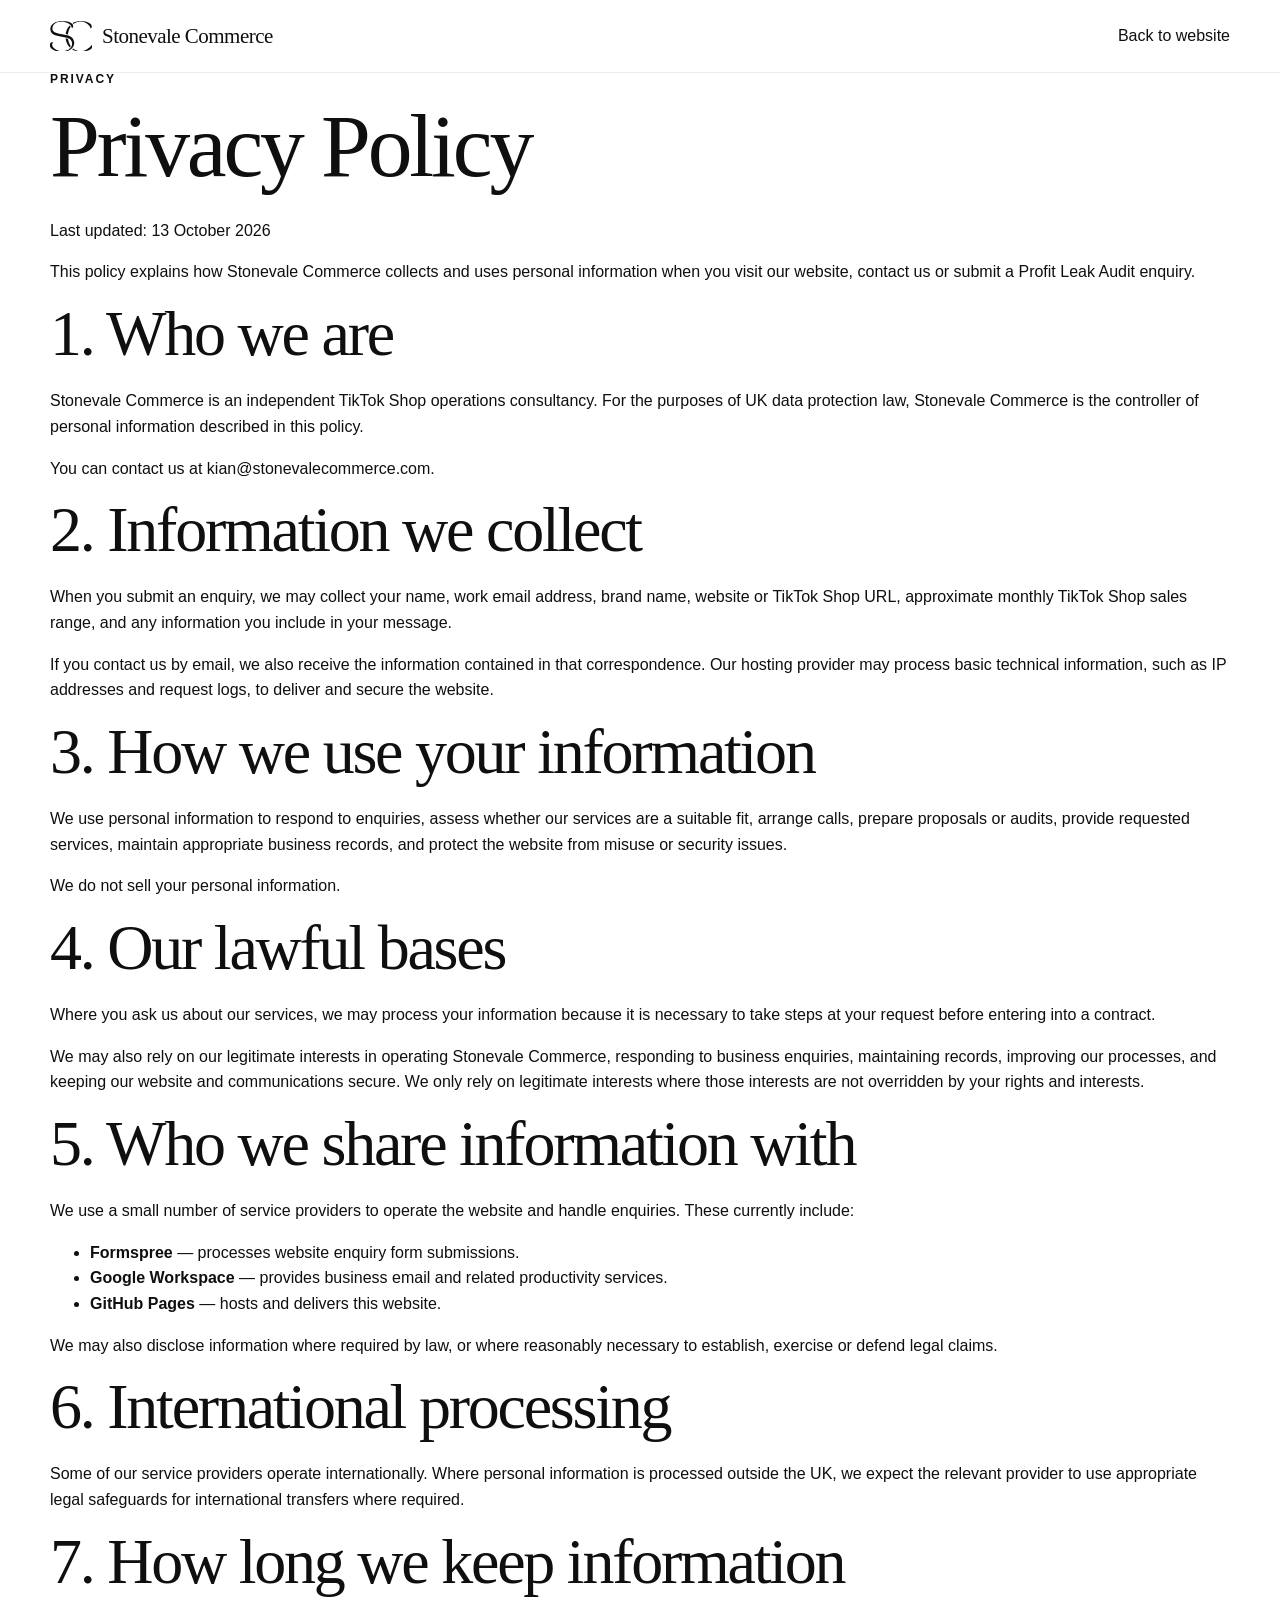
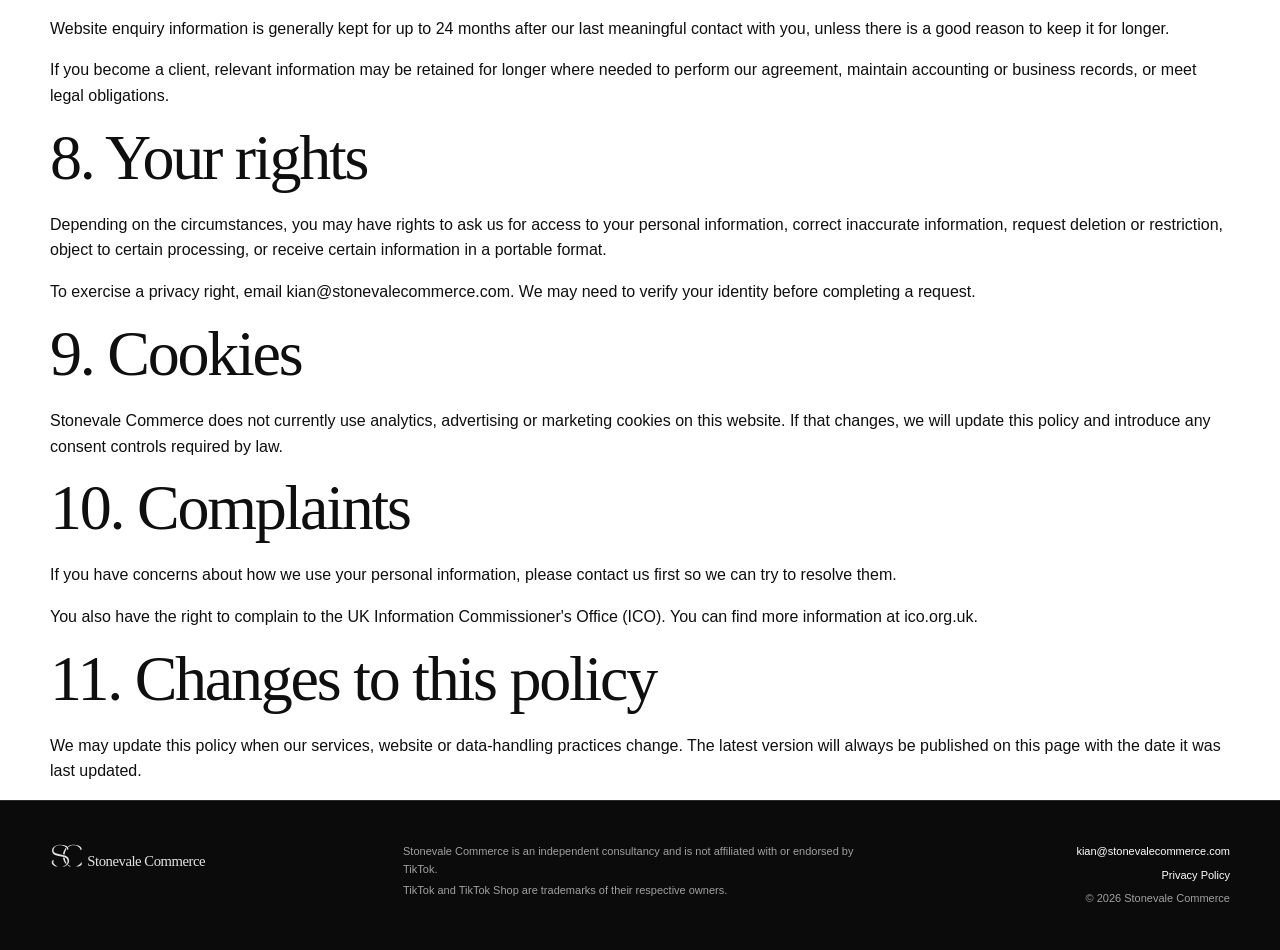
==== privacy.html @ de875dcb "Add Stonevale privacy policy" ====
<!doctype html>
<html lang="en">
<head>
  <meta charset="utf-8">
  <meta name="viewport" content="width=device-width,initial-scale=1">
  <title>Privacy Policy | Stonevale Commerce</title>
  <meta name="description" content="Privacy Policy for Stonevale Commerce.">
  <meta name="robots" content="index,follow">
  <link rel="icon" type="image/svg+xml" href="assets/stonevale-mark.svg">
  <link rel="stylesheet" href="styles.css">
</head>
<body>
<header class="site-header">
  <div class="container nav-wrap">
    <a class="brand header-brand" href="/" aria-label="Stonevale Commerce home">
      <img class="header-mark" src="assets/stonevale-mark.svg" alt="" aria-hidden="true">
      <span>Stonevale Commerce</span>
    </a>
    <a class="privacy-back" href="/">Back to website</a>
  </div>
</header>

<main class="privacy-page">
  <div class="container privacy-wrap">
    <div class="privacy-intro">
      <p class="eyebrow">Privacy</p>
      <h1>Privacy Policy</h1>
      <p class="privacy-updated">Last updated: 13 October 2026</p>
      <p>This policy explains how Stonevale Commerce collects and uses personal information when you visit our website, contact us or submit a Profit Leak Audit enquiry.</p>
    </div>

    <div class="privacy-content">
      <section>
        <h2>1. Who we are</h2>
        <p>Stonevale Commerce is an independent TikTok Shop operations consultancy. For the purposes of UK data protection law, Stonevale Commerce is the controller of personal information described in this policy.</p>
        <p>You can contact us at <a href="mailto:kian@stonevalecommerce.com">kian@stonevalecommerce.com</a>.</p>
      </section>

      <section>
        <h2>2. Information we collect</h2>
        <p>When you submit an enquiry, we may collect your name, work email address, brand name, website or TikTok Shop URL, approximate monthly TikTok Shop sales range, and any information you include in your message.</p>
        <p>If you contact us by email, we also receive the information contained in that correspondence. Our hosting provider may process basic technical information, such as IP addresses and request logs, to deliver and secure the website.</p>
      </section>

      <section>
        <h2>3. How we use your information</h2>
        <p>We use personal information to respond to enquiries, assess whether our services are a suitable fit, arrange calls, prepare proposals or audits, provide requested services, maintain appropriate business records, and protect the website from misuse or security issues.</p>
        <p>We do not sell your personal information.</p>
      </section>

      <section>
        <h2>4. Our lawful bases</h2>
        <p>Where you ask us about our services, we may process your information because it is necessary to take steps at your request before entering into a contract.</p>
        <p>We may also rely on our legitimate interests in operating Stonevale Commerce, responding to business enquiries, maintaining records, improving our processes, and keeping our website and communications secure. We only rely on legitimate interests where those interests are not overridden by your rights and interests.</p>
      </section>

      <section>
        <h2>5. Who we share information with</h2>
        <p>We use a small number of service providers to operate the website and handle enquiries. These currently include:</p>
        <ul>
          <li><strong>Formspree</strong> — processes website enquiry form submissions.</li>
          <li><strong>Google Workspace</strong> — provides business email and related productivity services.</li>
          <li><strong>GitHub Pages</strong> — hosts and delivers this website.</li>
        </ul>
        <p>We may also disclose information where required by law, or where reasonably necessary to establish, exercise or defend legal claims.</p>
      </section>

      <section>
        <h2>6. International processing</h2>
        <p>Some of our service providers operate internationally. Where personal information is processed outside the UK, we expect the relevant provider to use appropriate legal safeguards for international transfers where required.</p>
      </section>

      <section>
        <h2>7. How long we keep information</h2>
        <p>Website enquiry information is generally kept for up to 24 months after our last meaningful contact with you, unless there is a good reason to keep it for longer.</p>
        <p>If you become a client, relevant information may be retained for longer where needed to perform our agreement, maintain accounting or business records, or meet legal obligations.</p>
      </section>

      <section>
        <h2>8. Your rights</h2>
        <p>Depending on the circumstances, you may have rights to ask us for access to your personal information, correct inaccurate information, request deletion or restriction, object to certain processing, or receive certain information in a portable format.</p>
        <p>To exercise a privacy right, email <a href="mailto:kian@stonevalecommerce.com">kian@stonevalecommerce.com</a>. We may need to verify your identity before completing a request.</p>
      </section>

      <section>
        <h2>9. Cookies</h2>
        <p>Stonevale Commerce does not currently use analytics, advertising or marketing cookies on this website. If that changes, we will update this policy and introduce any consent controls required by law.</p>
      </section>

      <section>
        <h2>10. Complaints</h2>
        <p>If you have concerns about how we use your personal information, please contact us first so we can try to resolve them.</p>
        <p>You also have the right to complain to the UK Information Commissioner's Office (ICO). You can find more information at <a href="https://ico.org.uk/" target="_blank" rel="noopener">ico.org.uk</a>.</p>
      </section>

      <section>
        <h2>11. Changes to this policy</h2>
        <p>We may update this policy when our services, website or data-handling practices change. The latest version will always be published on this page with the date it was last updated.</p>
      </section>
    </div>
  </div>
</main>

<footer class="site-footer">
  <div class="container footer-grid">
    <a class="brand footer-brand" href="/"><img src="assets/stonevale-logo.svg" alt="Stonevale Commerce"></a>
    <div class="footer-copy">
      <p>Stonevale Commerce is an independent consultancy and is not affiliated with or endorsed by TikTok.</p>
      <p>TikTok and TikTok Shop are trademarks of their respective owners.</p>
    </div>
    <div class="footer-right">
      <a href="mailto:kian@stonevalecommerce.com">kian@stonevalecommerce.com</a>
      <a href="/privacy.html">Privacy Policy</a>
      <span>© 2026 Stonevale Commerce</span>
    </div>
  </div>
</footer>
</body>
</html>
---- styles.css ----
:root {
  --ink: #0f0f10;
  --muted: #646464;
  --paper: #ffffff;
  --soft: #f5f4f0;
  --line: #ddddda;
  --dark-soft: #191919;
  --max: 1180px;
}

* { box-sizing: border-box; }
html { scroll-behavior: smooth; }
body {
  margin: 0;
  background: var(--paper);
  color: var(--ink);
  font-family: Inter, ui-sans-serif, -apple-system, BlinkMacSystemFont, "Segoe UI", sans-serif;
  font-size: 16px;
  line-height: 1.6;
  -webkit-font-smoothing: antialiased;
}

img { display: block; max-width: 100%; }
a { color: inherit; text-decoration: none; }
button, input, select, textarea { font: inherit; }

.container { width: min(var(--max), calc(100% - 48px)); margin: 0 auto; }
.section-pad { padding: 112px 0; }
.soft-section { background: var(--soft); }
.dark-section { background: var(--ink); color: #fff; }

.site-header {
  position: sticky;
  top: 0;
  z-index: 50;
  background: rgba(255,255,255,.94);
  border-bottom: 1px solid rgba(15,15,16,.08);
  backdrop-filter: blur(16px);
}
.nav-wrap { height: 72px; display: flex; align-items: center; justify-content: space-between; gap: 24px; }
.header-brand {
  display: inline-flex;
  align-items: center;
  gap: 10px;
  min-width: 0;
  line-height: 1;
}
.header-brand .header-mark {
  width: 42px;
  height: 31px;
  object-fit: contain;
  flex: 0 0 auto;
}
.header-brand span {
  font-family: Georgia, "Times New Roman", serif;
  font-size: 21px;
  letter-spacing: -.025em;
  white-space: nowrap;
}
.footer-brand img { width: 160px; height: auto; }
.desktop-nav { display: flex; align-items: center; gap: 34px; font-size: 14px; }
.desktop-nav a:not(.nav-cta) { color: #3f3f3f; }
.desktop-nav a:hover { color: #000; }
.nav-cta { background: var(--ink); color: #fff; padding: 11px 18px; border-radius: 999px; }
.menu-toggle, .mobile-nav { display: none; }

.eyebrow {
  margin: 0 0 18px;
  font-size: 12px;
  line-height: 1;
  letter-spacing: .16em;
  text-transform: uppercase;
  font-weight: 750;
}
.hero-grid { display: grid; grid-template-columns: 1.08fr .92fr; gap: 88px; align-items: center; }
h1,h2,h3,p { margin-top: 0; }
h1,h2 { font-family: Georgia, "Times New Roman", serif; font-weight: 400; letter-spacing: -.035em; }
h1 { font-size: clamp(54px, 7vw, 92px); line-height: .97; max-width: 820px; margin-bottom: 28px; }
h2 { font-size: clamp(40px, 5vw, 64px); line-height: 1.02; margin-bottom: 22px; }
h3 { font-size: 20px; line-height: 1.25; margin-bottom: 10px; }
.hero-lede { max-width: 690px; font-size: 20px; color: #494949; line-height: 1.55; }
.hero-actions { display: flex; align-items: center; gap: 12px; margin-top: 34px; flex-wrap: wrap; }
.button { display: inline-flex; align-items: center; justify-content: center; min-height: 48px; padding: 0 20px; border: 1px solid transparent; border-radius: 999px; font-weight: 700; font-size: 14px; cursor: pointer; transition: .2s ease; }
.button-dark { background: var(--ink); color: #fff; }
.button-dark:hover { transform: translateY(-1px); background: #292929; }
.button-light { background: #fff; color: var(--ink); width: 100%; }
.button-light:hover { background: #ecece8; }
.button-text { border-color: var(--line); background: #fff; }
.button-text:hover { background: var(--soft); }
.microcopy { margin-top: 22px; max-width: 560px; font-size: 13px; color: #767676; }

.snapshot-card { border: 1px solid #d9d9d5; background: #fbfaf7; padding: 28px; border-radius: 24px; box-shadow: 0 24px 70px rgba(0,0,0,.08); }
.snapshot-top { display: flex; justify-content: space-between; gap: 15px; align-items: center; font-size: 12px; font-weight: 700; text-transform: uppercase; letter-spacing: .08em; border-bottom: 1px solid var(--line); padding-bottom: 18px; }
.sample-pill { font-weight: 600; text-transform: none; letter-spacing: 0; background: #edece8; padding: 6px 9px; border-radius: 999px; }
.metric-grid { display: grid; grid-template-columns: 1fr 1fr; gap: 18px; margin: 26px 0 30px; }
.metric-grid div { border-bottom: 1px solid var(--line); padding-bottom: 14px; }
.metric-grid span, .preview-stats span { display: block; color: #777; font-size: 12px; }
.metric-grid strong { display: block; font-family: Georgia,serif; font-size: 30px; font-weight: 400; margin-top: 3px; }
.chart-label { display: flex; justify-content: space-between; gap: 14px; font-size: 12px; margin-top: 12px; }
.chart-label strong { font-weight: 700; }
.bar { height: 7px; border-radius: 999px; background: #e6e4df; overflow: hidden; margin-top: 6px; }
.bar i { display:block; height: 100%; background: var(--ink); border-radius: inherit; }
.snapshot-note { margin: 22px 0 0; font-size: 11px; color: #777; }

.section-heading { max-width: 760px; margin-bottom: 58px; }
.section-heading > p:not(.eyebrow) { color: #5d5d5d; font-size: 18px; max-width: 660px; }
.section-heading.light > p:not(.eyebrow) { color: #bdbdbd; }
.problem-grid { display: grid; grid-template-columns: repeat(3,1fr); gap: 1px; background: #d8d7d2; border: 1px solid #d8d7d2; }
.problem-card { background: var(--soft); padding: 36px; min-height: 250px; }
.index { font-family: Georgia,serif; font-size: 13px; color: #777; }
.problem-card h3 { margin-top: 58px; font-family: Georgia,serif; font-size: 28px; font-weight: 400; }
.problem-card p { color: #656565; margin-bottom: 0; }

.two-col { display: grid; grid-template-columns: .82fr 1.18fr; gap: 110px; align-items: start; }
.sticky-copy { position: sticky; top: 128px; }
.sticky-copy > p:not(.eyebrow) { color: #5a5a5a; font-size: 18px; }
.text-link { display: inline-block; margin-top: 16px; border-bottom: 1px solid #aaa; padding-bottom: 3px; font-weight: 700; }
.audit-list { border-top: 1px solid var(--line); }
.audit-item { display: grid; grid-template-columns: 70px 1fr; gap: 24px; padding: 30px 0; border-bottom: 1px solid var(--line); }
.audit-item > span { color: #8a8a8a; font-family: Georgia,serif; }
.audit-item p { color: #666; margin-bottom: 0; }

.deliverables { padding: 86px 0 92px; }
.deliverables .section-heading { max-width: 720px; margin-bottom: 40px; }
.deliverables .section-heading h2 { margin-bottom: 0; }
.deliverables-grid {
  display:grid;
  grid-template-columns: repeat(4,1fr);
  gap: 14px;
}
.deliverable {
  min-height: 154px;
  padding: 22px 22px 24px;
  border: 1px solid #303033;
  border-radius: 16px;
  background: linear-gradient(180deg, #151516 0%, #121213 100%);
  display:flex;
  flex-direction:column;
  justify-content:space-between;
  transition: transform .2s ease, border-color .2s ease, background .2s ease;
}
.deliverable:hover {
  transform: translateY(-3px);
  border-color: #56565b;
  background: #171719;
}
.deliverable strong {
  width: 30px;
  height: 30px;
  border: 1px solid #38383c;
  border-radius: 999px;
  display: inline-flex;
  align-items: center;
  justify-content: center;
  color:#8f8f94;
  font-size:10px;
  letter-spacing: .04em;
  font-weight: 700;
}
.deliverable span {
  max-width: 210px;
  font-family:Georgia,serif;
  font-size:22px;
  line-height:1.15;
  letter-spacing: -.015em;
}

.sample-grid { display:grid; grid-template-columns: .9fr 1.1fr; gap: 110px; align-items:center; }
.sample-copy > p:not(.eyebrow) { color:#5d5d5d; font-size:18px; }
.sample-disclaimer { display:inline-block; margin:8px 0 28px; padding:7px 10px; background:#f2efe7; border:1px solid #e6dfce; font-size:11px; font-weight:750; letter-spacing:.06em; }
.report-preview { background:#f7f6f2; border:1px solid #d9d7d0; border-radius:22px; padding:46px; box-shadow:0 25px 65px rgba(0,0,0,.08); }
.preview-head { display:flex; justify-content:space-between; align-items:center; font-size:12px; text-transform:uppercase; letter-spacing:.1em; }
.preview-head img { width:60px; }
.report-preview h3 { font-family:Georgia,serif; font-weight:400; font-size:46px; margin:70px 0 24px; letter-spacing:-.03em; }
.preview-rule { height:1px; background:#cfcfc9; }
.preview-stats { display:grid; grid-template-columns:repeat(3,1fr); gap:18px; margin:28px 0; }
.preview-stats strong { display:block; font-family:Georgia,serif; font-size:26px; font-weight:400; }
.report-preview p { color:#5d5d5d; }
.report-preview small { color:#888; }

.process-track { display:grid; grid-template-columns:repeat(4,1fr); gap:22px; }
.process-step { border-top:1px solid #bfbeb8; padding-top:22px; }
.process-step > span { color:#858585; font-size:12px; }
.process-step h3 { font-family:Georgia,serif; font-size:26px; font-weight:400; margin-top:58px; }
.process-step p { color:#666; }

.fit-grid { display:grid; grid-template-columns:.82fr 1.18fr; gap:110px; align-items:start; }
.fit-grid .section-heading { margin-bottom:0; }
.fit-card { border-top:1px solid var(--ink); }
.fit-row { display:grid; grid-template-columns:.8fr 1.2fr; gap:20px; padding:22px 0; border-bottom:1px solid var(--line); }
.fit-row span { color:#777; }
.fit-row strong { font-weight:650; }

.trust-strip { border-top:1px solid var(--line); border-bottom:1px solid var(--line); padding:34px 0; }
.trust-grid { display:grid; grid-template-columns:repeat(3,1fr); gap:36px; }
.trust-grid div { display:grid; gap:5px; }
.trust-grid strong { font-size:14px; }
.trust-grid span { font-size:13px; color:#757575; }

.faq-grid { display:grid; grid-template-columns:.7fr 1.3fr; gap:110px; }
.faq-grid .section-heading { margin-bottom:0; }
.faq-list { border-top:1px solid var(--ink); }
details { border-bottom:1px solid var(--line); }
summary { list-style:none; cursor:pointer; padding:24px 38px 24px 0; font-weight:700; position:relative; }
summary::-webkit-details-marker { display:none; }
summary::after { content:"+"; position:absolute; right:5px; top:22px; font-size:22px; font-weight:300; }
details[open] summary::after { content:"–"; }
details p { color:#666; padding:0 45px 26px 0; margin:0; }

.contact-grid { display:grid; grid-template-columns:.78fr 1.22fr; gap:110px; align-items:start; }
.contact-copy > p:not(.eyebrow) { color:#bcbcbc; font-size:18px; }
.direct-email { display:inline-block; margin-top:20px; color:#fff; border-bottom:1px solid #777; }
.audit-form { border:1px solid #3a3a3a; padding:34px; border-radius:18px; background:#151515; }
.audit-form label { display:grid; gap:8px; color:#bdbdbd; font-size:12px; margin-bottom:18px; }
.form-row.two { display:grid; grid-template-columns:1fr 1fr; gap:14px; }
.audit-form input,.audit-form select,.audit-form textarea { width:100%; background:#0f0f0f; color:#fff; border:1px solid #3a3a3a; border-radius:10px; padding:13px 14px; outline:none; }
.audit-form input:focus,.audit-form select:focus,.audit-form textarea:focus { border-color:#9c9c9c; }
.audit-form textarea { resize:vertical; }
.form-note { font-size:11px; color:#777; margin:14px 0 0; }

.site-footer { padding:42px 0; background:#0b0b0b; color:#a0a0a0; border-top:1px solid #2c2c2c; }
.footer-grid { display:grid; grid-template-columns:.65fr 1fr .65fr; gap:45px; align-items:start; }
.footer-brand img { width:160px; filter:invert(1); opacity:.94; }
.footer-copy p { font-size:11px; margin:0 0 4px; }
.footer-right { display:grid; gap:6px; text-align:right; font-size:11px; }
.footer-right a { color:#fff; }

.reveal { opacity:0; transform:translateY(14px); transition:opacity .55s ease, transform .55s ease; }
.reveal.in { opacity:1; transform:none; }

@media (max-width: 900px) {
  .section-pad { padding:82px 0; }
  .desktop-nav { display:none; }
  .menu-toggle { display:block; border:0; background:none; padding:8px; }
  .menu-toggle span { display:block; width:24px; height:1px; background:#111; margin:6px 0; }
  .mobile-nav { display:none; padding:0 24px 18px; border-top:1px solid #eee; background:#fff; }
  .mobile-nav.open { display:grid; }
  .mobile-nav a { padding:14px 0; border-bottom:1px solid #eee; }
  .hero-grid,.two-col,.sample-grid,.fit-grid,.faq-grid,.contact-grid { grid-template-columns:1fr; gap:60px; }
  .sticky-copy { position:static; }
  .problem-grid,.process-track,.deliverables-grid,.trust-grid { grid-template-columns:1fr 1fr; }
  .deliverables { padding: 72px 0 76px; }
  .deliverables .section-heading { margin-bottom: 34px; }
  .footer-grid { grid-template-columns:1fr; }
  .footer-right { text-align:left; }
}

@media (max-width: 620px) {
  .container { width:min(100% - 30px, var(--max)); }
  .nav-wrap { height:64px; }
  .header-brand { gap:8px; }
  .header-brand .header-mark { width:35px; height:26px; }
  .header-brand span { font-size:18px; }
  h1 { font-size:51px; }
  h2 { font-size:40px; }
  .hero-lede { font-size:17px; }
  .problem-grid,.process-track,.deliverables-grid,.trust-grid { grid-template-columns:1fr; }
  .deliverables { padding: 62px 0 66px; }
  .deliverables-grid { gap: 10px; }
  .deliverable { min-height: 128px; padding: 18px; }
  .deliverable span { font-size: 21px; }
  .metric-grid { grid-template-columns:1fr 1fr; }
  .form-row.two { grid-template-columns:1fr; }
  .audit-item { grid-template-columns:42px 1fr; }
  .preview-stats { grid-template-columns:1fr; }
  .report-preview { padding:28px; }
  .report-preview h3 { font-size:38px; margin-top:48px; }
  .fit-row { grid-template-columns:1fr; gap:6px; }
}

@media (prefers-reduced-motion: reduce) {
  * { scroll-behavior:auto !important; transition:none !important; }
  .reveal { opacity:1; transform:none; }
}
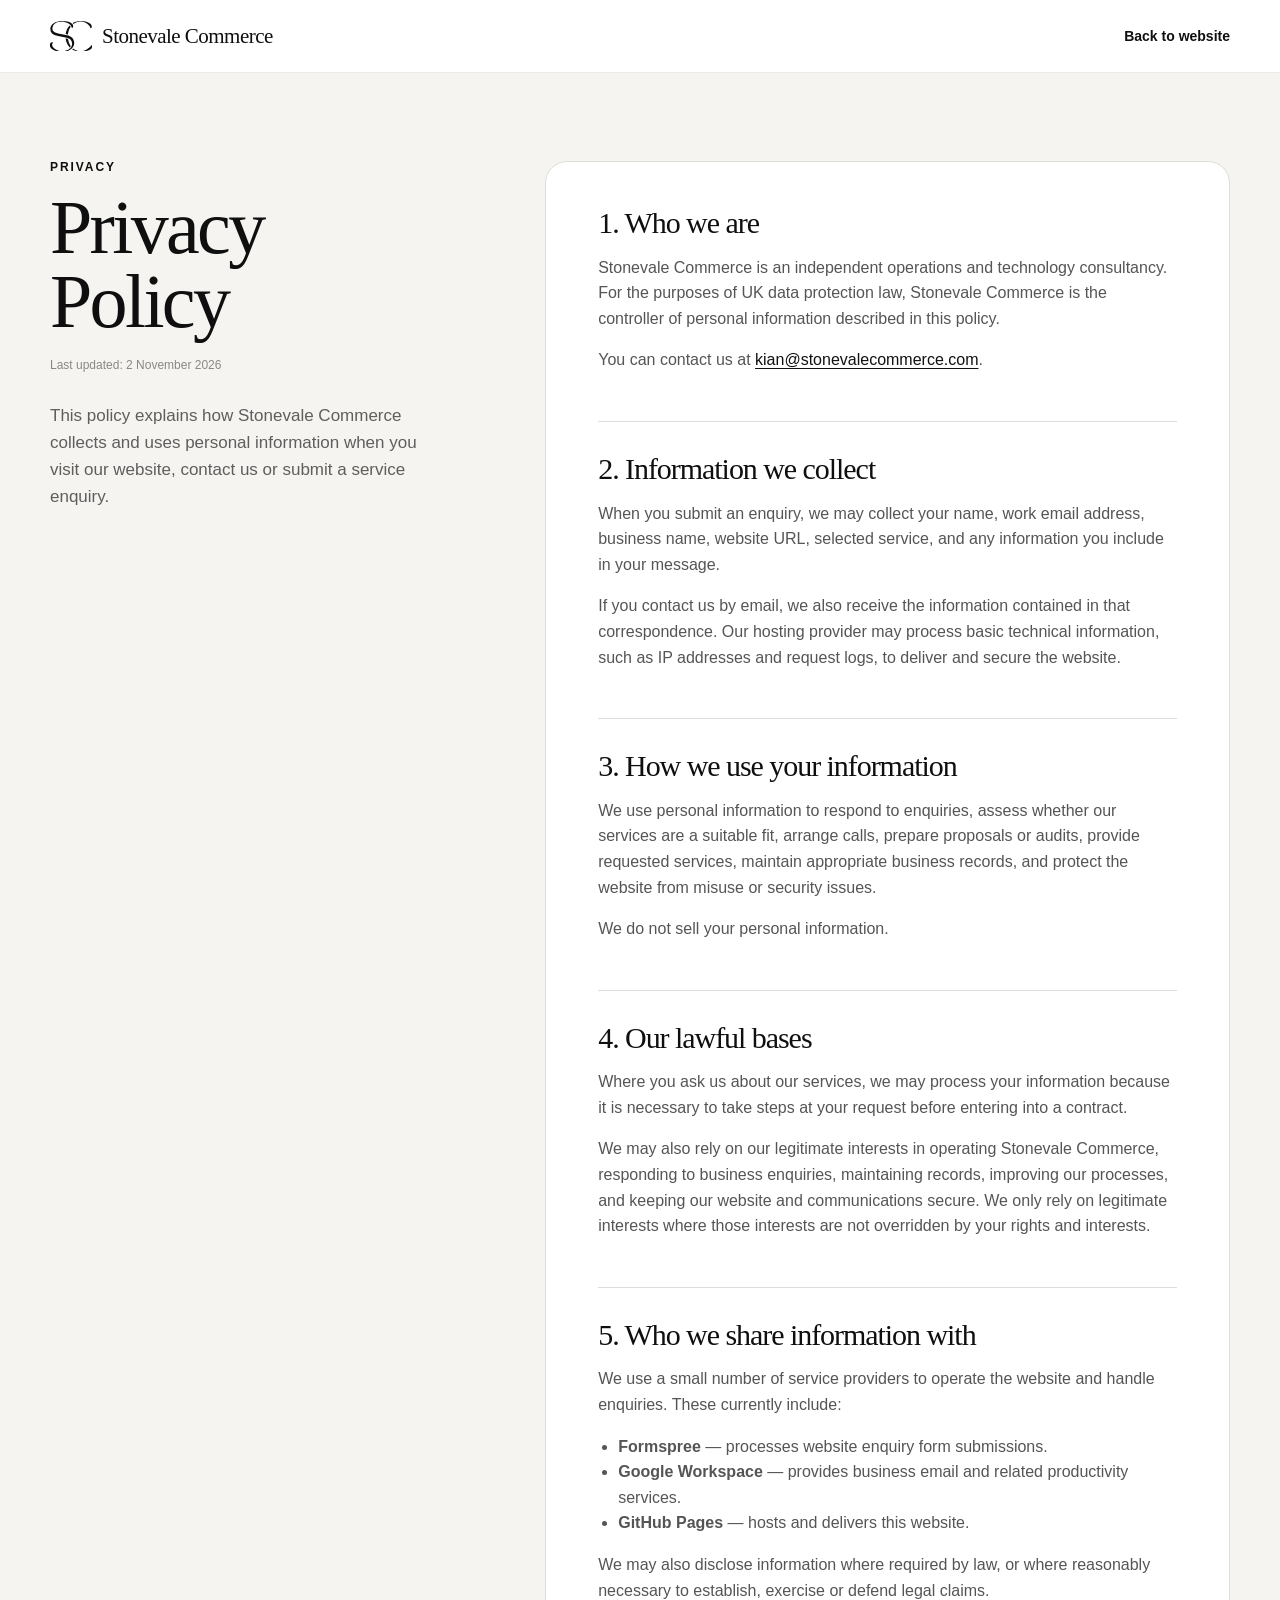
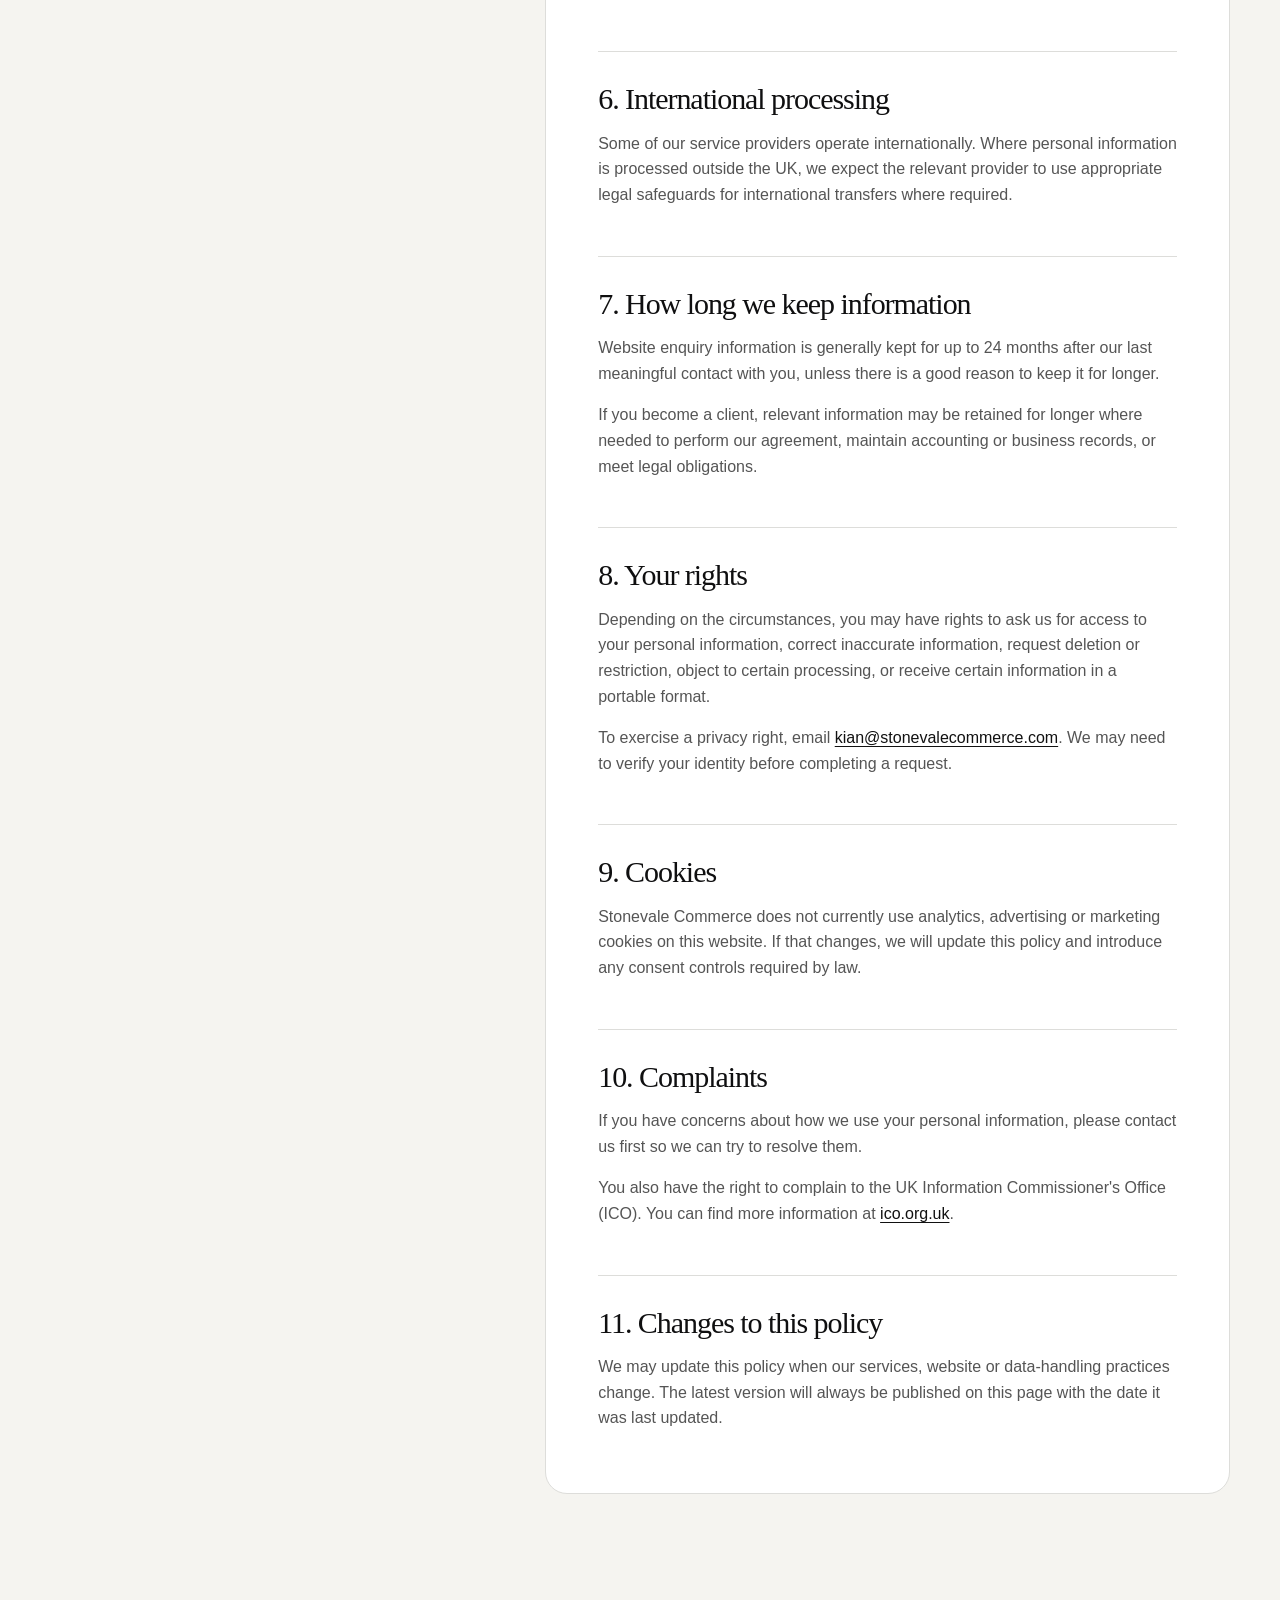
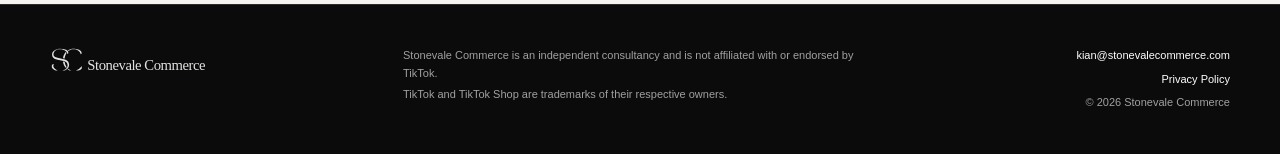
==== commit 2b4c5cb7: "Redesign Stonevale around operations advisory, automation and software" ====
--- a/privacy.html
+++ b/privacy.html
@@ -25,20 +25,20 @@
     <div class="privacy-intro">
       <p class="eyebrow">Privacy</p>
       <h1>Privacy Policy</h1>
-      <p class="privacy-updated">Last updated: 13 October 2026</p>
-      <p>This policy explains how Stonevale Commerce collects and uses personal information when you visit our website, contact us or submit a Profit Leak Audit enquiry.</p>
+      <p class="privacy-updated">Last updated: 2 November 2026</p>
+      <p>This policy explains how Stonevale Commerce collects and uses personal information when you visit our website, contact us or submit a service enquiry.</p>
     </div>
 
     <div class="privacy-content">
       <section>
         <h2>1. Who we are</h2>
-        <p>Stonevale Commerce is an independent TikTok Shop operations consultancy. For the purposes of UK data protection law, Stonevale Commerce is the controller of personal information described in this policy.</p>
+        <p>Stonevale Commerce is an independent operations and technology consultancy. For the purposes of UK data protection law, Stonevale Commerce is the controller of personal information described in this policy.</p>
         <p>You can contact us at <a href="mailto:kian@stonevalecommerce.com">kian@stonevalecommerce.com</a>.</p>
       </section>
 
       <section>
         <h2>2. Information we collect</h2>
-        <p>When you submit an enquiry, we may collect your name, work email address, brand name, website or TikTok Shop URL, approximate monthly TikTok Shop sales range, and any information you include in your message.</p>
+        <p>When you submit an enquiry, we may collect your name, work email address, business name, website URL, selected service, and any information you include in your message.</p>
         <p>If you contact us by email, we also receive the information contained in that correspondence. Our hosting provider may process basic technical information, such as IP addresses and request logs, to deliver and secure the website.</p>
       </section>
 
--- a/styles.css
+++ b/styles.css
@@ -271,4 +271,183 @@
 @media (prefers-reduced-motion: reduce) {
   * { scroll-behavior:auto !important; transition:none !important; }
   .reveal { opacity:1; transform:none; }
-}+}
+
+/* Privacy policy */
+.form-note a { color:#fff; text-decoration:underline; text-underline-offset:2px; }
+.privacy-back { font-size:14px; font-weight:700; }
+.privacy-page { background:var(--soft); padding:88px 0 110px; }
+.privacy-wrap { display:grid; grid-template-columns:.72fr 1.28fr; gap:110px; align-items:start; }
+.privacy-intro { position:sticky; top:126px; }
+.privacy-intro h1 { font-size:clamp(48px,6vw,76px); margin-bottom:18px; }
+.privacy-intro > p:not(.eyebrow):not(.privacy-updated) { color:#5e5e5e; font-size:17px; max-width:430px; }
+.privacy-updated { color:#888; font-size:12px; margin-bottom:26px; }
+.privacy-content { background:#fff; border:1px solid var(--line); border-radius:22px; padding:46px 52px; }
+.privacy-content section { padding:0 0 32px; margin:0 0 32px; border-bottom:1px solid var(--line); }
+.privacy-content section:last-child { border-bottom:0; margin-bottom:0; padding-bottom:0; }
+.privacy-content h2 { font-family:Georgia,serif; font-size:30px; margin-bottom:16px; }
+.privacy-content p, .privacy-content li { color:#555; }
+.privacy-content a { color:#111; text-decoration:underline; text-underline-offset:3px; }
+.privacy-content ul { padding-left:20px; }
+
+@media (max-width:900px) {
+  .privacy-page { padding:70px 0 84px; }
+  .privacy-wrap { grid-template-columns:1fr; gap:42px; }
+  .privacy-intro { position:static; }
+}
+
+@media (max-width:620px) {
+  .privacy-page { padding:48px 0 62px; }
+  .privacy-content { padding:30px 22px; border-radius:16px; }
+  .privacy-content h2 { font-size:26px; }
+  .privacy-back { font-size:12px; }
+}
+
+
+/* Four-service overview directly below the hero */
+.services-overview { padding-top: 76px; padding-bottom: 80px; }
+.services-overview .section-heading { max-width: 850px; }
+.services-overview-grid { display: grid; grid-template-columns: repeat(4, minmax(0, 1fr)); gap: 16px; margin-top: 38px; }
+.service-overview-card { background: #fff; border: 1px solid var(--line); border-radius: 18px; padding: 28px 24px; min-width: 0; }
+.service-overview-card .index { display: block; color: #777; font-size: 12px; letter-spacing: .12em; margin-bottom: 28px; }
+.service-overview-card h3 { font-family: Georgia, "Times New Roman", serif; font-size: 25px; font-weight: 400; line-height: 1.15; letter-spacing: -.02em; margin-bottom: 16px; }
+.service-overview-card p { color: var(--muted); font-size: 14px; line-height: 1.6; margin: 0; }
+.services-overview-link { display: inline-block; margin-top: 28px; }
+@media (max-width: 980px) { .services-overview-grid { grid-template-columns: repeat(2, minmax(0, 1fr)); } }
+@media (max-width: 600px) { .services-overview { padding-top: 58px; padding-bottom: 62px; } .services-overview-grid { grid-template-columns: 1fr; gap: 12px; margin-top: 26px; } .service-overview-card { padding: 22px; } .service-overview-card .index { margin-bottom: 12px; } }
+
+/* Distinct sample audit showcase */
+.sample .section-heading{max-width:860px;margin-bottom:34px}
+.sample-audits-grid{display:grid;grid-template-columns:repeat(2,minmax(0,1fr));gap:22px}
+.sample-audit-card{border:1px solid var(--line);background:#fff;border-radius:20px;padding:34px;display:flex;flex-direction:column;align-items:flex-start}
+.sample-audit-card-top{display:flex;justify-content:space-between;align-items:center;gap:12px;width:100%;margin-bottom:30px}
+.sample-audit-number{font-size:11px;letter-spacing:.13em;font-weight:750;color:#6c6c6c}
+.sample-audit-pill{font-size:11px;border:1px solid #d7d7d2;border-radius:100px;padding:5px 10px;white-space:nowrap}
+.sample-audit-card h3{font:400 clamp(27px,3vw,36px)/1.13 Georgia,"Times New Roman",serif;letter-spacing:-.035em;margin-bottom:14px}
+.sample-audit-card p{color:#5b5b5b;font-size:15px;line-height:1.65}
+.sample-audit-card .sample-audit-subtitle{color:var(--ink);font-weight:650}
+.sample-audit-divider{height:1px;background:var(--line);width:100%;margin:auto 0 14px}
+.sample-audit-card .sample-audit-demo{font-size:12px;color:#737373;margin:0 0 22px}
+.sample-audit-card .button{margin-top:auto}
+.sample-scope-note{color:#777;font-size:13px;margin:24px 0 0;max-width:900px}
+@media(max-width:760px){.sample-audits-grid{grid-template-columns:1fr}.sample-audit-card{padding:26px}.sample-audit-card-top{margin-bottom:20px}}
+
+/* Stonevale 2026 positioning. Home styles leave the existing report layouts intact. */
+.home { --paper:#f6f5f0; --ink:#181b18; --muted:#5b625b; --soft:#eeeee7; --line:#d5d8ce; --max:1240px; background:var(--paper); }
+.home .container { width:min(var(--max),calc(100% - 80px)); }
+.home .site-header { background:rgba(246,245,240,.96); }
+.home .nav-wrap { height:88px; }
+.home .header-brand span { font-size:23px; }
+.home .nav-cta { border-radius:4px; padding:13px 21px; display:flex; gap:25px; }
+.home .nav-cta:hover { color:#fff; background:#333b30; }
+.home-hero { padding:88px 0 80px; }
+.home .hero-grid { grid-template-columns:1.18fr .82fr; gap:65px; }
+.home h1 { font-size:clamp(58px,6.3vw,88px); line-height:1.01; letter-spacing:-.055em; margin:26px 0; }
+.home h1 em,.home h2 em { font-weight:400; color:#59654f; }
+.home h2 { font-size:clamp(38px,4.2vw,58px); line-height:1.08; letter-spacing:-.04em; }
+.home .eyebrow { font-size:10px; letter-spacing:.14em; line-height:1.5; color:#4e5947; }
+.status-dot { display:inline-block; width:7px; height:7px; border-radius:50%; background:#6a7659; margin-right:6px; }
+.home .hero-lede { font-size:18px; max-width:535px; color:#596057; }
+.home .hero-actions { gap:26px; margin-top:30px; }
+.home .button { border-radius:4px; gap:24px; padding:14px 21px; min-height:50px; }
+.home .button-dark { background:#20271e; }
+.home .button-dark:hover { background:#384331; }
+.hero-secondary { font-size:13px; border-bottom:1px solid #adb3a5; padding:7px 0; }
+.hero-secondary span { margin-left:10px; }
+.home .microcopy { font-size:12px; line-height:1.7; color:#62695e; margin-top:26px; }
+.operating-model { padding:25px; background:#e9ece2; border:1px solid #d4dacb; position:relative; }
+.model-caption { display:flex; justify-content:space-between; font-size:9px; font-weight:650; letter-spacing:.12em; color:#5d6853; margin-bottom:24px; }
+.model-node { display:grid; grid-template-columns:25px 1fr 26px; gap:10px; padding:22px 17px; border:1px solid #c9d0c0; background:#f9faf6; }
+.node-number { font-size:10px; color:#627057; padding-top:3px; }
+.node-label { display:block; font-size:9px; text-transform:uppercase; letter-spacing:.15em; color:#59654f; margin-bottom:8px; }
+.home .model-node h2 { font-size:28px; letter-spacing:-.025em; line-height:1.07; margin-bottom:12px; }
+.model-node p { font-size:10px; color:#58624f; margin:0; }
+.node-icon { font-size:24px; color:#657455; }
+.node-connect { background:#283324; color:#fff; border-color:#283324; }
+.node-connect .node-label,.node-connect .node-number,.node-connect p,.node-connect .node-icon { color:#d3dec8; }
+.model-connector { height:23px; padding-left:27px; color:#79886b; font-size:16px; line-height:23px; }
+.model-note { font-size:10px; color:#616b58; line-height:1.6; margin:21px 0 0; }
+.focus-band { border-top:1px solid var(--line); border-bottom:1px solid var(--line); }
+.focus-band .container { display:flex; justify-content:space-between; align-items:center; padding:24px 0; gap:20px; }
+.focus-band span { font-size:9px; letter-spacing:.14em; color:#646c5e; }
+.focus-band p { margin:0; font:22px Georgia,serif; }
+.focus-band b { font-weight:400; color:#b4bcaa; margin:0 22px; }
+.home .section-pad { padding:100px 0; }
+.section-intro { display:grid; grid-template-columns:1fr 2fr; gap:35px; margin-bottom:50px; }
+.section-intro>.eyebrow { padding-top:8px; }
+.section-intro>div { max-width:735px; }
+.section-intro p:not(.eyebrow) { color:var(--muted); max-width:620px; font-size:17px; margin-bottom:0; }
+.division-grid { display:grid; grid-template-columns:repeat(3,minmax(0,1fr)); border:1px solid var(--line); }
+.division { padding:35px 29px; display:flex; flex-direction:column; min-width:0; }
+.division+.division { border-left:1px solid var(--line); }
+.division.featured { background:#e9ece2; }
+.division-number { font-size:9px; letter-spacing:.12em; color:#58664e; }
+.home .division h3 { font:400 34px/1.08 Georgia,serif; letter-spacing:-.035em; margin:44px 0 20px; }
+.division>p { font-size:15px; color:var(--muted); min-height:72px; }
+.division ul { list-style:none; padding:0; margin:5px 0 25px; }
+.division li { font-size:12px; padding:10px 0; border-bottom:1px solid var(--line); }
+.division li::before { content:'↗'; margin-right:9px; color:#68785a; }
+.division-delivery { margin-top:auto; padding-top:16px; }
+.division-delivery span { font-size:8px; letter-spacing:.12em; color:#59684f; }
+.division-delivery p { font-size:13px; margin-top:8px; color:#4b5545; }
+.home .text-link { font-size:12px; font-weight:550; margin-top:14px; align-self:flex-start; border-color:#939f88; }
+.home .text-link span { margin-left:12px; }
+.support-note { display:flex; gap:24px; padding:28px 4px 0; align-items:center; }
+.support-symbol { font:34px Georgia,serif; color:#768567; }
+.support-note h3 { font:400 23px Georgia,serif; margin-bottom:6px; }
+.support-note p { font-size:13px; color:var(--muted); max-width:690px; margin:0; }
+.support-note>a { margin-left:auto; white-space:nowrap; font-size:12px; border-bottom:1px solid var(--line); }
+.examples-section { background:#20271f; color:#f2f3ea; }
+.examples-section .eyebrow,.examples-section .section-intro p:not(.eyebrow) { color:#bbc7b0; }
+.outcome-grid { display:grid; grid-template-columns:repeat(2,minmax(0,1fr)); gap:0 55px; }
+.outcome { padding:32px 0; border-top:1px solid #505c47; }
+.outcome>span { font-size:9px; letter-spacing:.15em; color:#b7c4a9; }
+.home .outcome h3 { font:400 32px/1.15 Georgia,serif; margin:20px 0 16px; letter-spacing:-.025em; }
+.outcome p { color:#cad1c3; font-size:14px; max-width:495px; }
+.outcome .solution-type { font-size:10px; color:#b1c49e; margin:24px 0 0; }
+.scope-note { border-top:1px solid #505c47; font-size:11px; color:#b9c4ae; padding-top:22px; margin:5px 0 0; max-width:100%; }
+.home .process-track { gap:30px; }
+.home .process-step { border-color:#aeb8a1; }
+.home .process-step h3 { margin-top:34px; font-size:29px; }
+.home .process-step p { font-size:14px; color:var(--muted); }
+.entry-note { font-size:12px; padding:20px 0 0; border-top:1px solid var(--line); margin:22px 0 0; color:#58664e; }
+.fit-section { border-top:1px solid var(--line); }
+.home .fit-grid { grid-template-columns:1fr 1fr; gap:80px; }
+.about-copy { padding-top:23px; color:var(--muted); }
+.about-copy p { font-size:16px; }
+.about-copy .large-copy { font:400 29px/1.35 Georgia,serif; color:var(--ink); }
+.home .sample-audit-card { background:transparent; border-radius:0; padding:29px; }
+.home .sample-audit-number { font-size:9px; margin-bottom:25px; }
+.home .sample-audit-card h3 { font-size:30px; }
+.home .sample-audit-card p { font-size:14px; }
+.home .sample-audit-card .text-link { margin-top:auto; }
+.home .faq-grid { gap:70px; }
+.home details p { font-size:14px; }
+.home summary { font-size:14px; }
+.home .contact { background:#20271f; }
+.home .contact .eyebrow { color:#c1cfb1; }
+.home .contact h2 em { color:#c1cfb1; }
+.home .contact-grid { grid-template-columns:1fr 1.1fr; gap:85px; }
+.home .contact-copy>p:not(.eyebrow) { font-size:16px; color:#d1d8c9; }
+.home .contact-copy .contact-expectation { font-size:12px; color:#b9c4ae; }
+.home .direct-email { font-size:15px; border-color:#8e9c81; overflow-wrap:anywhere; }
+.home .audit-form { border-radius:4px; background:#293126; border-color:#536149; padding:30px; }
+.home .audit-form input,.home .audit-form select,.home .audit-form textarea { border-radius:3px; background:#20271f; border-color:#65715c; color:#fff; font-size:14px; }
+.home .audit-form input::placeholder,.home .audit-form textarea::placeholder { color:#abb7a1; }
+.home .audit-form label { color:#e0e6da; }
+.home .button-light { background:#dfe8d1; color:#20271f; }
+.home .button-light:disabled { opacity:.65; cursor:wait; }
+.home .form-note { color:#c3ceba; font-size:10px; line-height:1.7; }
+.home .site-footer { background:#192017; border-color:#4a5641; }
+.home .footer-grid { grid-template-columns:.8fr 1.3fr 1fr; gap:45px; }
+.home .footer-copy p { color:#bec8b4; line-height:1.8; }
+.home .footer-right { color:#bec8b4; }
+.skip-link { position:fixed; top:8px; left:12px; z-index:100; transform:translateY(-160%); padding:12px; background:#fff; color:#111; }
+.skip-link:focus { transform:none; }
+a:focus-visible,button:focus-visible,summary:focus-visible { outline:3px solid #8a9a6d; outline-offset:5px; }
+.home .audit-form :is(input,select,textarea):focus-visible { outline:2px solid #dce7cc; outline-offset:2px; }
+section[id] { scroll-margin-top:100px; }
+@media(min-width:901px) { .home .mobile-nav { display:none !important; } }
+@media(max-width:1100px) { .home .hero-grid { gap:35px; } .home .container { width:calc(100% - 48px); } .home .hero-actions { gap:18px; } .division { padding:29px 22px; } .home .division h3 { font-size:29px; } .home .contact-grid { gap:45px; } }
+@media(max-width:900px) { .home .nav-wrap { height:72px; } .home .hero-grid { grid-template-columns:1fr 1fr; gap:28px; } .home h1 { font-size:58px; } .home .hero-lede { font-size:16px; } .home-hero { padding:60px 0; } .operating-model { padding:18px; } .home .model-node h2 { font-size:23px; } .model-node { padding:18px 12px; grid-template-columns:19px 1fr; gap:7px; } .node-icon { display:none; } .home .section-pad { padding:72px 0; } .section-intro { grid-template-columns:1fr 2fr; } .division-grid { grid-template-columns:1fr; } .division+.division { border-left:0; border-top:1px solid var(--line); } .home .division h3 { font-size:34px; margin-top:24px; } .division>p { min-height:0; max-width:590px; } .division ul { display:grid; grid-template-columns:repeat(3,1fr); gap:16px; } .division-delivery { max-width:600px; } .support-note { flex-wrap:wrap; } .support-note>div { flex:1; } .support-note>a { margin-left:44px; } .home .fit-grid,.home .contact-grid,.home .faq-grid { grid-template-columns:1fr; gap:28px; } .home .contact-copy { max-width:640px; } .home .footer-grid { grid-template-columns:1fr 1fr; } .home .footer-right { grid-column:2; } .focus-band b { margin:0 10px; } .focus-band p { font-size:19px; } }
+@media(max-width:620px) { .home .container { width:calc(100% - 36px); } .home .header-brand span { font-size:19px; } .home .hero-grid { grid-template-columns:1fr; gap:38px; } .home-hero { padding:40px 0; } .home h1 { font-size:clamp(49px,11.8vw,70px); } .home h2 { font-size:39px; } .home .hero-lede { font-size:17px; } .home .eyebrow { font-size:9px; } .home .hero-actions { gap:16px; } .home .button { font-size:12px; gap:16px; } .operating-model { padding:22px; } .model-node { grid-template-columns:24px 1fr 24px; padding:21px 17px; } .node-icon { display:block; } .home .model-node h2 { font-size:27px; } .focus-band .container { align-items:flex-start; flex-direction:column; gap:12px; padding:20px 0; } .focus-band p { font-size:18px; } .focus-band b { margin:0 8px; } .home .section-pad { padding:58px 0; } .section-intro { grid-template-columns:1fr; gap:12px; margin-bottom:30px; } .section-intro .eyebrow { margin-bottom:0; } .section-intro p:not(.eyebrow) { font-size:16px; } .division { padding:27px 24px; } .division ul { display:block; } .division-grid { margin-top:20px; } .support-note { gap:18px; } .support-note h3 { font-size:22px; } .support-note>a { margin-left:39px; } .outcome-grid { grid-template-columns:1fr; } .home .outcome h3 { font-size:29px; } .home .process-track { grid-template-columns:1fr; gap:18px; } .home .process-step h3 { margin-top:15px; } .home .process-step { padding-top:16px; } .home .entry-note { margin-top:10px; } .home .sample-audit-card { padding:24px; } .home .sample-audit-card h3 { font-size:28px; } .home .audit-form { padding:22px 18px; } .home .footer-grid { grid-template-columns:1fr; gap:25px; } .home .footer-right { grid-column:auto; } .home .direct-email { font-size:14px; } }
